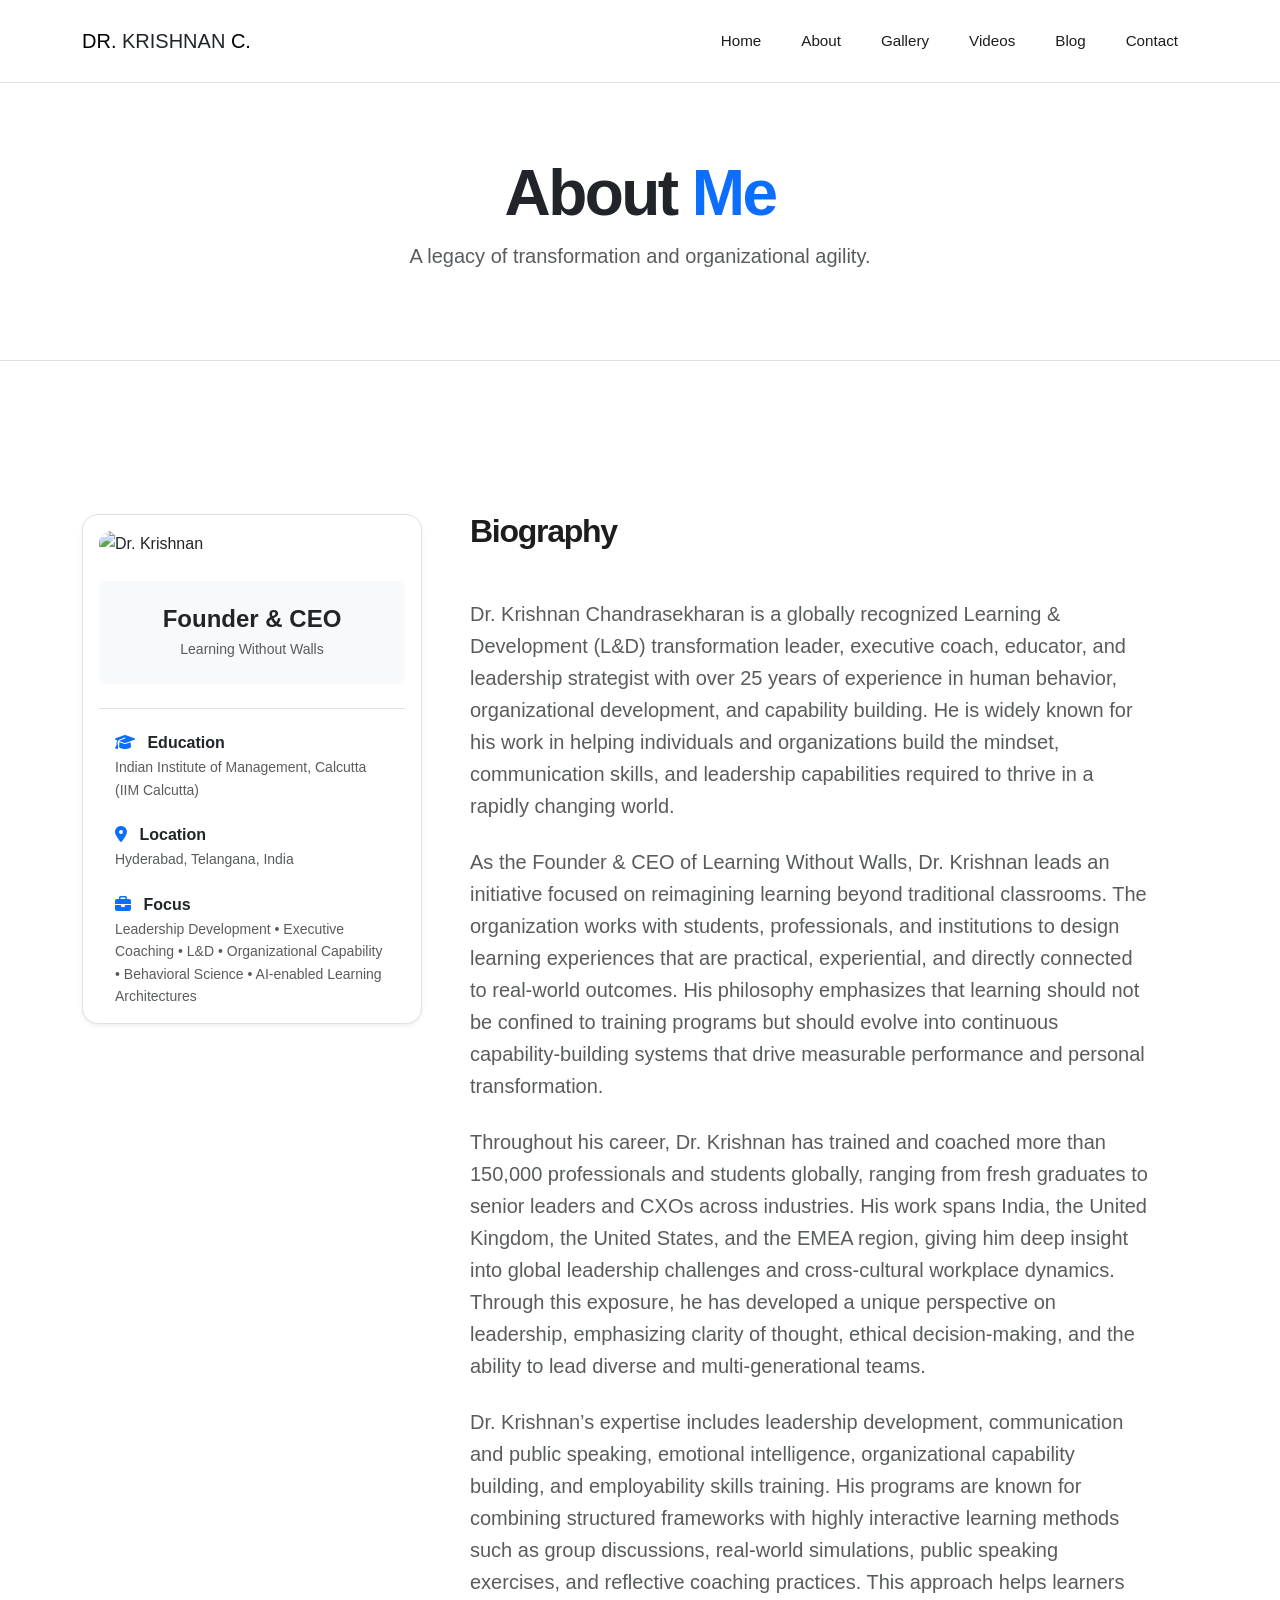
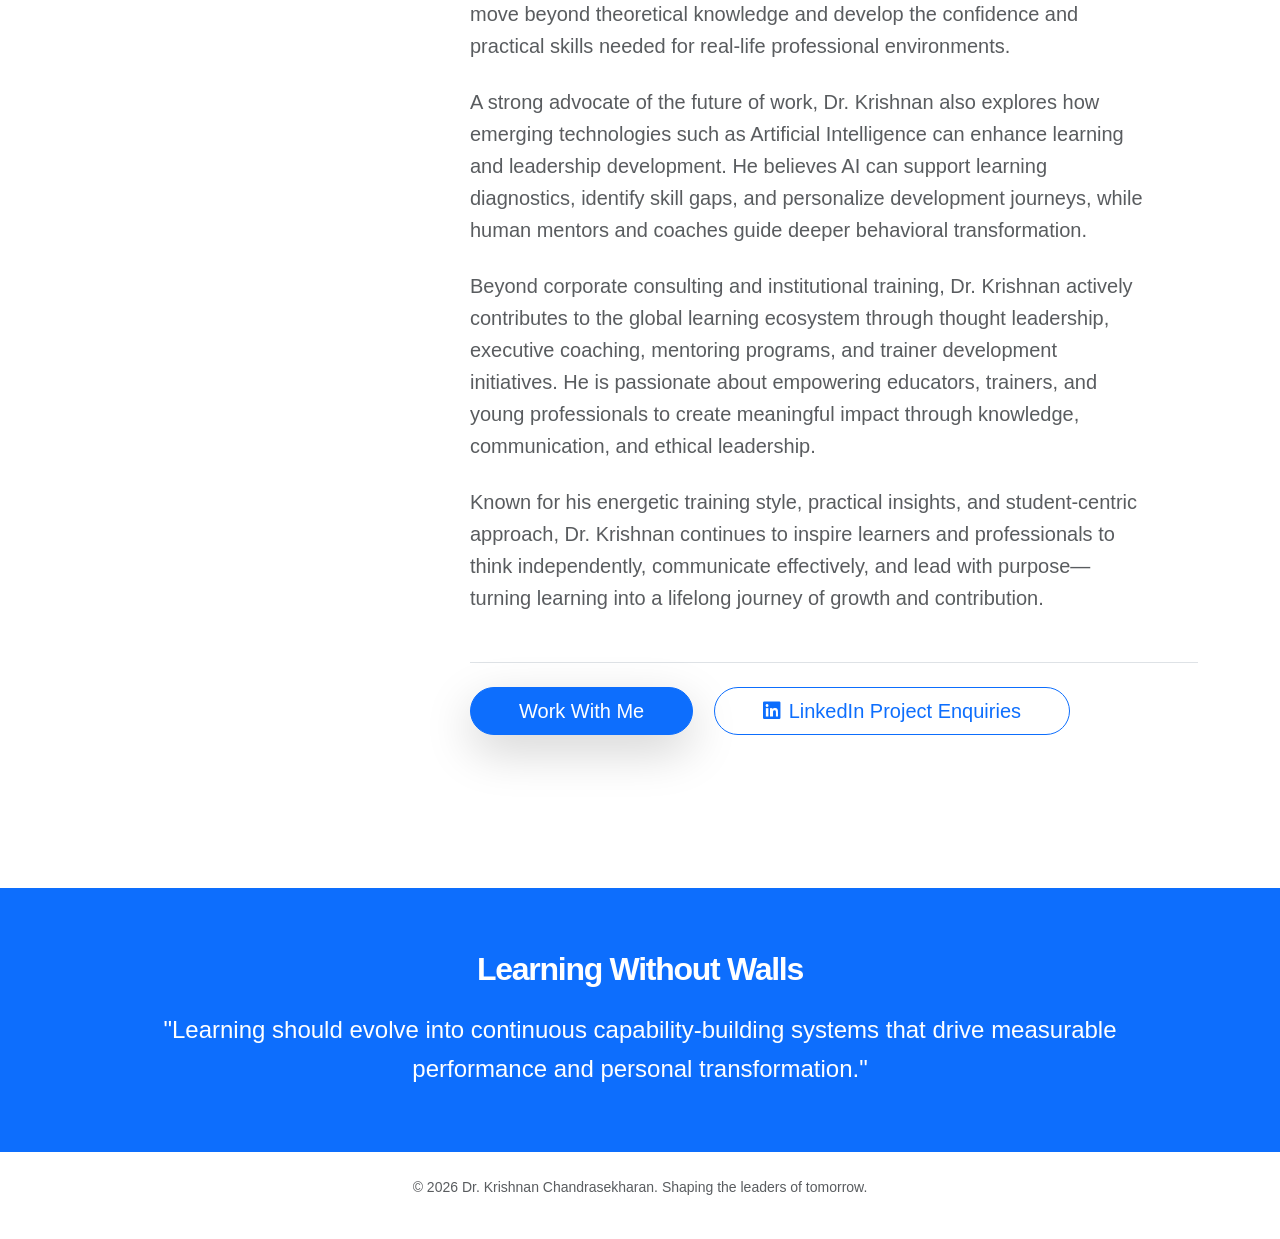
==== pages/about.html @ d67cbd87 "new" ====
<!DOCTYPE html>
<html lang="en">
<head>
    <meta charset="UTF-8">
    <meta name="viewport" content="width=device-width, initial-scale=1.0">
    <meta name="description" content="Detailed Biography of Dr. Krishnan Chandrasekharan | Globally recognized L&D transformation leader and Executive Coach.">
    <title>Biography | Dr. Krishnan Chandrasekharan</title>

    <!-- Bootstrap 5 CSS -->
    <link href="https://cdn.jsdelivr.net/npm/bootstrap@5.3.2/dist/css/bootstrap.min.css" rel="stylesheet">
    <!-- Google Fonts: Poppins / Open Sans -->
    <link href="https://fonts.googleapis.com/css2?family=Poppins:wght@300;400;500;600;700;800&family=Open+Sans:wght@400;600&display=swap" rel="stylesheet">
    <!-- Font Awesome Icons -->
    <link rel="stylesheet" href="https://cdnjs.cloudflare.com/ajax/libs/font-awesome/6.4.2/css/all.min.css">
    <!-- AOS Animations -->
    <link href="https://unpkg.com/aos@2.3.1/dist/aos.css" rel="stylesheet">
    <!-- Custom CSS -->
    <link rel="stylesheet" href="../css/style.css">
</head>
<body class="loading">

    <!-- Loading Spinner -->
    <div id="loader-wrapper">
        <div id="loader"></div>
    </div>

    <!-- Navigation Bar -->
    <nav class="navbar navbar-expand-lg border-bottom sticky-top" id="mainNav">
        <div class="container">
            <a class="navbar-brand" href="../index.html">
                DR. <span class="text-dark">KRISHNAN</span> C.
            </a>
            <button class="navbar-toggler border-0" type="button" data-bs-toggle="collapse" data-bs-target="#navbarNav">
                <span class="navbar-toggler-icon"></span>
            </button>
            <div class="collapse navbar-collapse" id="navbarNav">
                <ul class="navbar-nav ms-auto align-items-center">
                    <li class="nav-item"><a class="nav-link" href="../index.html">Home</a></li>
                    <li class="nav-item"><a class="nav-link active" href="about.html">About</a></li>
                    <li class="nav-item"><a class="nav-link" href="gallery.html">Gallery</a></li>
                    <li class="nav-item"><a class="nav-link" href="videos.html">Videos</a></li>
                    <li class="nav-item"><a class="nav-link" href="blog.html">Blog</a></li>
                    <li class="nav-item"><a class="nav-link" href="contact.html">Contact</a></li>
                </ul>
            </div>
        </div>
    </nav>

    <!-- Biography Hero -->
    <section class="py-5 bg-light-blue pt-5 pb-5 border-bottom">
        <div class="container py-4 text-center">
            <h1 class="display-3 fw-bold text-dark" data-aos="fade-down">About <span class="text-primary">Me</span></h1>
            <p class="lead text-muted" data-aos="fade-up">A legacy of transformation and organizational agility.</p>
        </div>
    </section>

    <!-- Biography Main Content Section -->
    <section class="section-padding bg-white">
        <div class="container">
            <div class="row g-5">
                <!-- Profile & Stats Side -->
                <div class="col-lg-4" data-aos="fade-right">
                    <div class="card p-3 border rounded-4 shadow-sm bg-white mb-5">
                        <img src="https://images.unsplash.com/photo-1556761175-4b46a572b786?auto=format&fit=crop&q=80&w=1000" alt="Dr. Krishnan" class="img-fluid rounded-4 mb-4">
                        <div class="p-4 bg-light rounded-3 text-center mb-4">
                            <h5 class="fw-bold fs-4 mb-1">Founder & CEO</h5>
                            <p class="text-muted small mb-0 font-heading">Learning Without Walls</p>
                        </div>
                        <div class="d-flex flex-column gap-4 px-3 border-top pt-4">
                            <div>
                                <h6 class="fw-bold mb-1"><i class="fas fa-graduation-cap me-2 text-primary"></i> Education</h6>
                                <p class="text-muted small mb-0">Indian Institute of Management, Calcutta (IIM Calcutta)</p>
                            </div>
                            <div>
                                <h6 class="fw-bold mb-1"><i class="fas fa-map-marker-alt me-2 text-primary"></i> Location</h6>
                                <p class="text-muted small mb-0">Hyderabad, Telangana, India</p>
                            </div>
                            <div>
                                <h6 class="fw-bold mb-1"><i class="fas fa-briefcase me-2 text-primary"></i> Focus</h6>
                                <p class="text-muted small mb-0 ls-1">Leadership Development • Executive Coaching • L&D • Organizational Capability • Behavioral Science • AI-enabled Learning Architectures</p>
                            </div>
                        </div>
                    </div>
                </div>

                <!-- Detailed Text Side -->
                <div class="col-lg-8" data-aos="fade-left">
                    <h2 class="section-title fw-bold mb-5">Biography</h2>
                    
                    <div class="bios-text-content fs-5 text-muted pe-lg-5">
                        <p class="mb-4">Dr. Krishnan Chandrasekharan is a globally recognized Learning & Development (L&D) transformation leader, executive coach, educator, and leadership strategist with over 25 years of experience in human behavior, organizational development, and capability building. He is widely known for his work in helping individuals and organizations build the mindset, communication skills, and leadership capabilities required to thrive in a rapidly changing world.</p>

                        <p class="mb-4">As the Founder & CEO of Learning Without Walls, Dr. Krishnan leads an initiative focused on reimagining learning beyond traditional classrooms. The organization works with students, professionals, and institutions to design learning experiences that are practical, experiential, and directly connected to real-world outcomes. His philosophy emphasizes that learning should not be confined to training programs but should evolve into continuous capability-building systems that drive measurable performance and personal transformation.</p>

                        <p class="mb-4">Throughout his career, Dr. Krishnan has trained and coached more than 150,000 professionals and students globally, ranging from fresh graduates to senior leaders and CXOs across industries. His work spans India, the United Kingdom, the United States, and the EMEA region, giving him deep insight into global leadership challenges and cross-cultural workplace dynamics. Through this exposure, he has developed a unique perspective on leadership, emphasizing clarity of thought, ethical decision-making, and the ability to lead diverse and multi-generational teams.</p>

                        <p class="mb-4">Dr. Krishnan’s expertise includes leadership development, communication and public speaking, emotional intelligence, organizational capability building, and employability skills training. His programs are known for combining structured frameworks with highly interactive learning methods such as group discussions, real-world simulations, public speaking exercises, and reflective coaching practices. This approach helps learners move beyond theoretical knowledge and develop the confidence and practical skills needed for real-life professional environments.</p>

                        <p class="mb-4">A strong advocate of the future of work, Dr. Krishnan also explores how emerging technologies such as Artificial Intelligence can enhance learning and leadership development. He believes AI can support learning diagnostics, identify skill gaps, and personalize development journeys, while human mentors and coaches guide deeper behavioral transformation.</p>

                        <p class="mb-4">Beyond corporate consulting and institutional training, Dr. Krishnan actively contributes to the global learning ecosystem through thought leadership, executive coaching, mentoring programs, and trainer development initiatives. He is passionate about empowering educators, trainers, and young professionals to create meaningful impact through knowledge, communication, and ethical leadership.</p>

                        <p>Known for his energetic training style, practical insights, and student-centric approach, Dr. Krishnan continues to inspire learners and professionals to think independently, communicate effectively, and lead with purpose—turning learning into a lifelong journey of growth and contribution.</p>
                    </div>

                    <div class="mt-5 pt-4 border-top">
                        <a href="contact.html" class="btn btn-primary btn-lg rounded-pill shadow-lg px-5">Work With Me</a>
                        <a href="https://www.linkedin.com/in/drkc" target="_blank" class="ms-3 btn btn-outline-primary btn-lg rounded-pill px-5"><i class="fab fa-linkedin me-2"></i>LinkedIn Project Enquiries</a>
                    </div>
                </div>
            </div>
        </div>
    </section>

    <!-- Philosophy Banner -->
    <section class="py-5 bg-primary text-white text-center">
        <div class="container py-3">
            <h2 class="fw-bold mb-4">Learning Without Walls</h2>
            <p class="lead mb-0 fs-4 pe-lg-5 ps-lg-5">"Learning should evolve into continuous capability-building systems that drive measurable performance and personal transformation."</p>
        </div>
    </section>

    <!-- Footer -->
    <footer class="footer">
        <div class="container text-center text-muted small py-4">
            <p>&copy; 2026 Dr. Krishnan Chandrasekharan. Shaping the leaders of tomorrow.</p>
        </div>
    </footer>

    <!-- Scripts -->
    <script src="https://cdn.jsdelivr.net/npm/bootstrap@5.3.2/dist/js/bootstrap.bundle.min.js"></script>
    <script src="https://unpkg.com/aos@2.3.1/dist/aos.js"></script>
    <script src="../js/script.js"></script>
</body>
</html>
---- css/style.css ----
:root {
    --bg-white: #ffffff;
    --bg-grey: #f5f5f7;
    --bg-dark-surface: #0a0a0b;
    --text-dark: #1d1d1f;
    --text-muted: #6e6e73;
    --primary-blue: #0071e3;
    --accent-blue: #0071e3;
    --border-radius-lg: 24px;
    --border-radius-xl: 32px;
    --transition-smooth: all 0.8s cubic-bezier(0.16, 1, 0.3, 1);
    --font-main: 'Inter', -apple-system, BlinkMacSystemFont, 'Segoe UI', Roboto, Helvetica, Arial, sans-serif;
    --font-heading: 'Outfit', sans-serif;
}

/* Base Styles */
html {
    scroll-behavior: smooth;
    scroll-padding-top: 80px;
}

body {
    font-family: var(--font-main);
    color: var(--text-dark);
    line-height: 1.6;
    background-color: var(--bg-white);
    -webkit-font-smoothing: antialiased;
    overflow-x: hidden;
}

h1, h2, h3, h4, .apple-heading {
    font-family: var(--font-heading);
    font-weight: 700;
    letter-spacing: -0.04em;
    line-height: 1.1;
}

/* Utils */
.section-padding { padding: clamp(100px, 12vw, 200px) 0; }
.apple-container { max-width: 1200px; margin: 0 auto; padding: 0 40px; }
.fw-600 { font-weight: 600; }
.text-gradient {
    background: linear-gradient(180deg, #1d1d1f 0%, #6e6e73 100%);
    -webkit-background-clip: text;
    background-clip: text;
    -webkit-text-fill-color: transparent;
}

/* Navigation */
.navbar-apple {
    background: rgba(255, 255, 255, 0.85);
    backdrop-filter: blur(20px);
    -webkit-backdrop-filter: blur(20px);
    border-bottom: 1px solid rgba(0,0,0,0.05);
    transition: var(--transition-smooth);
    padding: 20px 0;
}

.navbar-apple.scrolled { padding: 12px 0; }

.nav-link { font-weight: 500; color: var(--text-dark) !important; font-size: 0.95rem; margin: 0 12px; }

/* Buttons */
.btn-apple {
    background: var(--primary-blue);
    color: white;
    padding: 14px 36px;
    border-radius: 50px;
    font-weight: 600;
    border: none;
    transition: var(--transition-smooth);
    text-decoration: none;
    display: inline-block;
}

.btn-apple:hover { background: #0077ed; transform: scale(1.02); color: white; box-shadow: 0 10px 30px rgba(0, 113, 227, 0.2); }

.btn-apple-outline {
    border: 1.5px solid var(--primary-blue);
    color: var(--primary-blue);
    padding: 14px 36px;
    border-radius: 50px;
    font-weight: 600;
    transition: var(--transition-smooth);
    text-decoration: none;
    display: inline-block;
}

.btn-apple-outline:hover { background: var(--primary-blue); color: white; }

/* Hero Section */
.hero {
    min-height: 100vh;
    display: flex;
    align-items: center;
    justify-content: center;
    text-align: center;
    background: radial-gradient(circle at center, #1a1a1c 0%, #000000 100%);
    color: white;
    position: relative;
    padding-top: 120px; /* Offset for fixed navbar */
}

.hero-tagline {
    text-transform: uppercase;
    letter-spacing: 0.3em;
    font-size: 0.85rem;
    font-weight: 800;
    margin-bottom: 2rem;
    opacity: 0.6;
    display: block;
}

.hero-title { font-size: clamp(3.5rem, 12vw, 7.5rem); margin-bottom: 32px; }
.hero-subtext { font-size: clamp(1.2rem, 3vw, 1.8rem); opacity: 0.7; max-width: 800px; margin: 0 auto 48px; }

/* Scroll Indicator */
.scroll-indicator {
    position: absolute;
    bottom: 40px;
    left: 50%;
    transform: translateX(-50%);
    display: flex;
    flex-direction: column;
    align-items: center;
    gap: 12px;
    opacity: 0.5;
}

.mouse { width: 26px; height: 42px; border: 2px solid white; border-radius: 20px; position: relative; }
.mouse::before { content: ''; width: 4px; height: 8px; background: white; position: absolute; left: 50%; transform: translateX(-50%); top: 8px; border-radius: 2px; animation: scrollDown 2s infinite; }

@keyframes scrollDown {
    0% { transform: translate(-50%, 0); opacity: 0; }
    30% { opacity: 1; }
    100% { transform: translate(-50%, 20px); opacity: 0; }
}

/* Problem Section */
.problem-line { font-size: clamp(2.5rem, 6vw, 5rem); font-weight: 700; opacity: 0.1; transition: var(--transition-smooth); margin-bottom: 10px; }
.problem-line.active { opacity: 1; }

/* Transformation Section */
.metric-large { font-size: clamp(4rem, 15vw, 10rem); font-weight: 800; line-height: 1; display: block; margin-bottom: 20px; }

/* Credibility Strip */
.credibility-strip { padding: 60px 0; background: var(--bg-white); border-top: 1px solid rgba(0,0,0,0.05); }
.credibility-item { font-size: 1.4rem; font-weight: 700; }

/* Cards */
.apple-card {
    background: var(--bg-white);
    border-radius: var(--border-radius-lg);
    padding: 60px 48px;
    border: 1px solid rgba(0,0,0,0.04);
    transition: var(--transition-smooth);
    height: 100%;
}

.apple-card:hover { transform: translateY(-12px); box-shadow: 0 40px 80px rgba(0,0,0,0.08); }

.transformation-arrow { font-size: 2rem; color: var(--primary-blue); margin: 20px 0; display: block; }

/* Dark Sections */
.bg-dark { background-color: var(--bg-dark-surface); color: white; }
.bg-dark h2 { color: white; }
.bg-dark .text-muted { color: #86868b !important; }
.bg-dark .apple-card { background: #1c1c1e; border: none; color: white; }

/* Future Section */
.future-text { font-size: clamp(2rem, 5vw, 4rem); line-height: 1.2; }

/* WhatsApp */
.whatsapp-float {
    position: fixed;
    bottom: 30px;
    right: 30px;
    background: #25d366;
    color: white;
    width: 65px;
    height: 65px;
    border-radius: 18px;
    display: flex;
    align-items: center;
    justify-content: center;
    font-size: 32px;
    box-shadow: 0 15px 35px rgba(37, 211, 102, 0.3);
    z-index: 1000;
    transition: var(--transition-smooth);
    text-decoration: none;
}

.whatsapp-float:hover { transform: scale(1.1) rotate(10deg); color: white; }

/* Responsive */
@media (max-width: 991px) {
    .section-padding { padding: 100px 0; }
    .hero-title { font-size: 4rem; }
}

@media (max-width: 768px) {
    .apple-container { padding: 0 24px; }
    .hero-title { font-size: 3.2rem; }
    .metric-large { font-size: 5rem; }
    .problem-line { font-size: 2rem; }
}
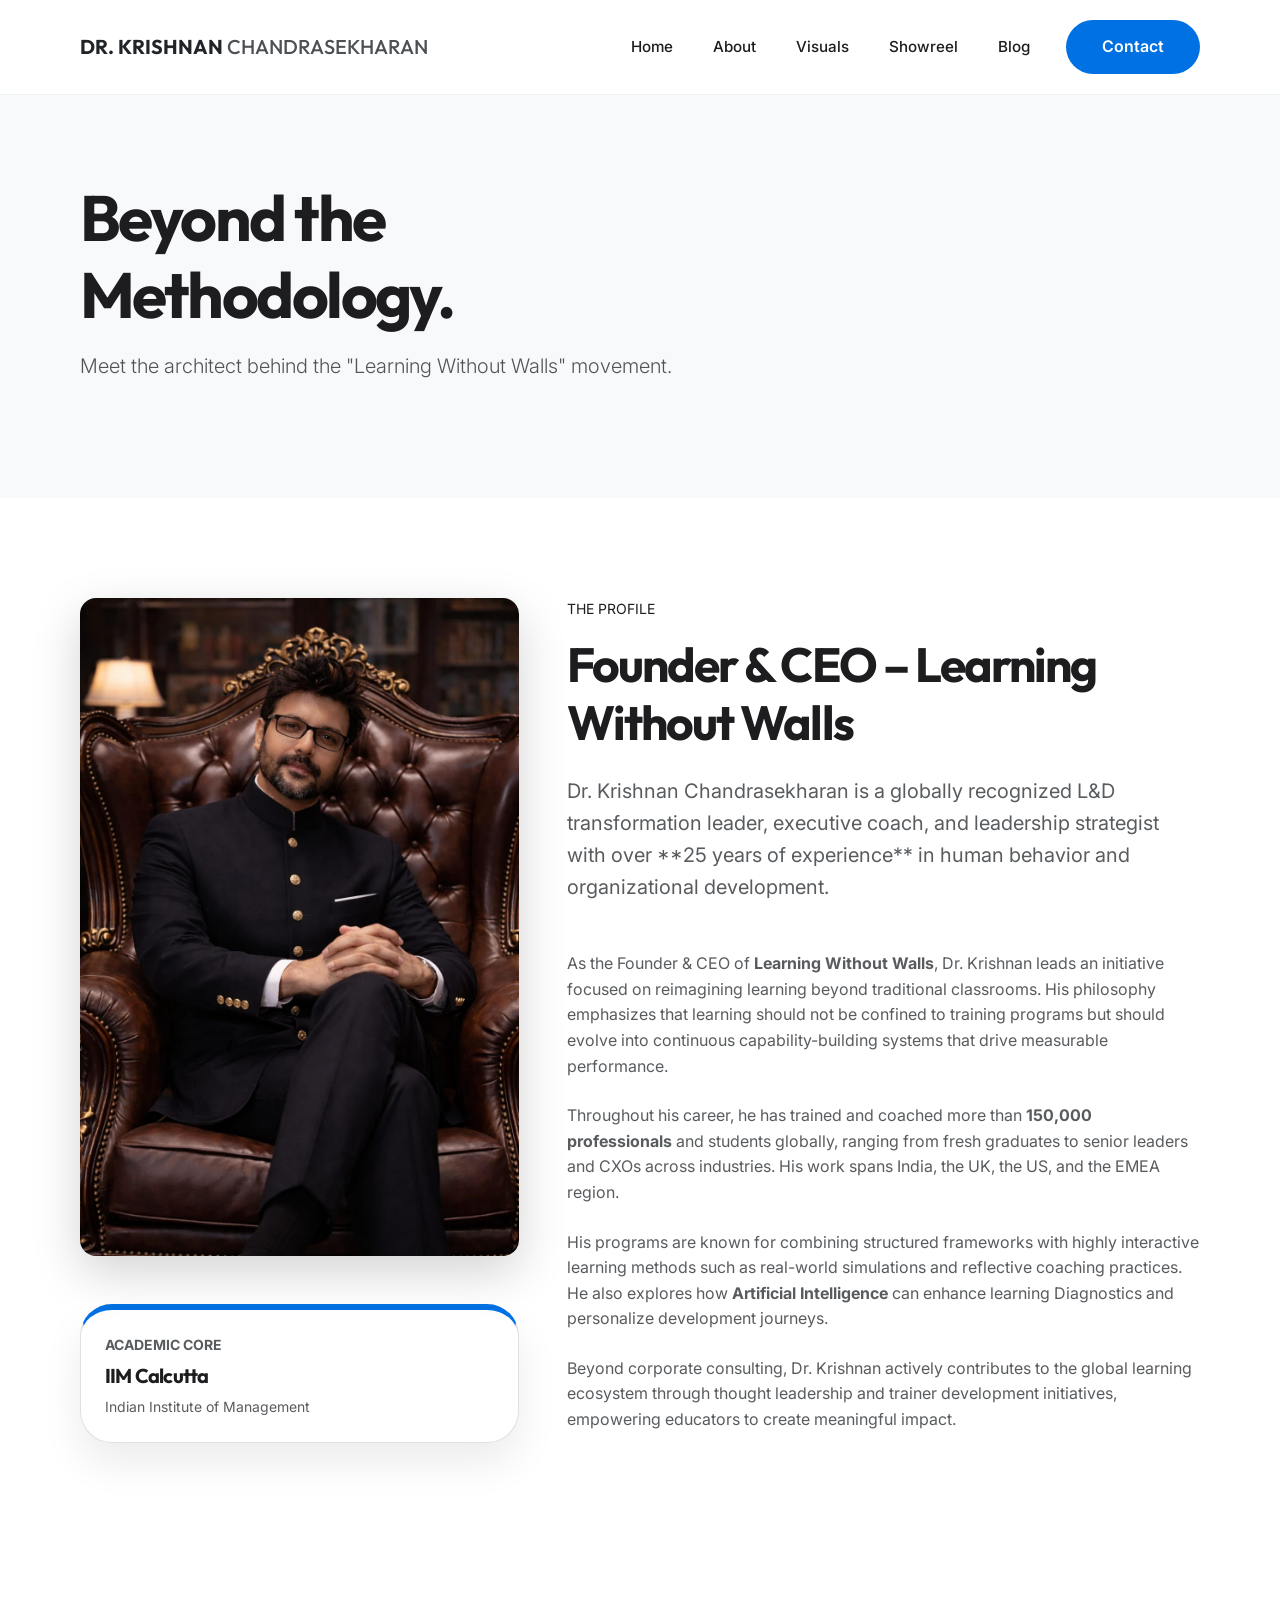
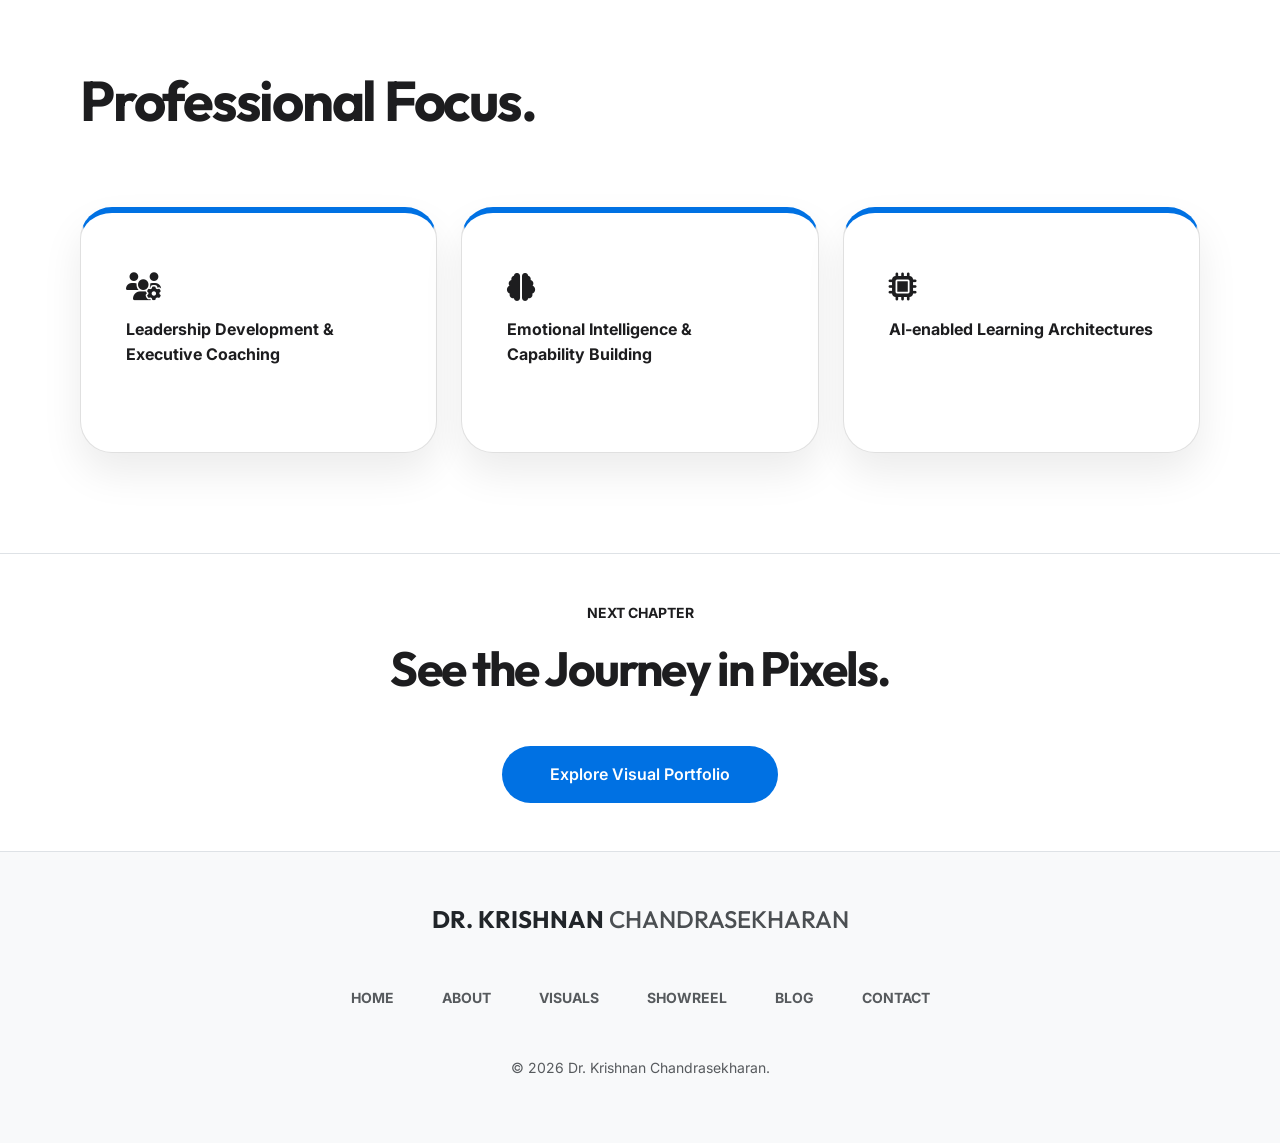
==== commit 8a4bb3c4: "final" ====
--- a/pages/about.html
+++ b/pages/about.html
@@ -3,131 +3,145 @@
 <head>
     <meta charset="UTF-8">
     <meta name="viewport" content="width=device-width, initial-scale=1.0">
-    <meta name="description" content="Detailed Biography of Dr. Krishnan Chandrasekharan | Globally recognized L&D transformation leader and Executive Coach.">
-    <title>Biography | Dr. Krishnan Chandrasekharan</title>
+    <title>About Dr. Krishnan Chandrasekharan | Strategy & Mentorship</title>
+    <meta name="description" content="Official Portfolio of Dr. Krishnan Chandrasekharan | Global Leadership Strategist & Executive Mentor impacting 150,000+ professionals.">
+    <meta name="keywords" content="Leadership Development, Executive Coaching, Communication Mastery, Dr. Krishnan Chandrasekharan, Learning Without Walls, Leadership Strategy India, Behavioral Ownership, Global Leadership Strategist, Executive Transformation, Mindset Shift, Talent Development, High-Impact Interventions, India, UK, US, EMEA, Soft skills, public speaking, soft skills training, Communication training, Communication skills">
+    
+    <!-- Open Graph -->
+    <meta property="og:type" content="website">
+    <meta property="og:url" content="http://drkc.org/">
+    <meta property="og:title" content="Dr. Krishnan Chandrasekharan | Global Leadership Strategist">
+    <meta property="og:image" content="http://drkc.org/images/meta-share.png">
 
-    <!-- Bootstrap 5 CSS -->
+    <!-- UI Core -->
     <link href="https://cdn.jsdelivr.net/npm/bootstrap@5.3.2/dist/css/bootstrap.min.css" rel="stylesheet">
-    <!-- Google Fonts: Poppins / Open Sans -->
-    <link href="https://fonts.googleapis.com/css2?family=Poppins:wght@300;400;500;600;700;800&family=Open+Sans:wght@400;600&display=swap" rel="stylesheet">
-    <!-- Font Awesome Icons -->
+    <link rel="preconnect" href="https://fonts.googleapis.com">
+    <link rel="preconnect" href="https://fonts.gstatic.com" crossorigin>
+    <link href="https://fonts.googleapis.com/css2?family=Inter:wght@400;500;600&family=Outfit:wght@500;700;800&display=swap" rel="stylesheet">
     <link rel="stylesheet" href="https://cdnjs.cloudflare.com/ajax/libs/font-awesome/6.4.2/css/all.min.css">
-    <!-- AOS Animations -->
     <link href="https://unpkg.com/aos@2.3.1/dist/aos.css" rel="stylesheet">
-    <!-- Custom CSS -->
+    
+    <!-- Custom Style -->
     <link rel="stylesheet" href="../css/style.css">
 </head>
-<body class="loading">
+<body>
 
-    <!-- Loading Spinner -->
-    <div id="loader-wrapper">
-        <div id="loader"></div>
-    </div>
-
-    <!-- Navigation Bar -->
-    <nav class="navbar navbar-expand-lg border-bottom sticky-top" id="mainNav">
-        <div class="container">
-            <a class="navbar-brand" href="../index.html">
-                DR. <span class="text-dark">KRISHNAN</span> C.
+    <!-- Navigation -->
+    <nav class="navbar navbar-expand-lg navbar-apple fixed-top" id="mainNav">
+        <div class="container apple-container">
+            <a class="navbar-brand fw-bold text-dark" href="../index.html" style="font-family: 'Outfit';">
+                DR. KRISHNAN <span style="font-weight: 500; opacity: 0.8;">CHANDRASEKHARAN</span>
             </a>
             <button class="navbar-toggler border-0" type="button" data-bs-toggle="collapse" data-bs-target="#navbarNav">
                 <span class="navbar-toggler-icon"></span>
             </button>
             <div class="collapse navbar-collapse" id="navbarNav">
-                <ul class="navbar-nav ms-auto align-items-center">
+                <ul class="navbar-nav ms-auto align-items-lg-center">
                     <li class="nav-item"><a class="nav-link" href="../index.html">Home</a></li>
                     <li class="nav-item"><a class="nav-link active" href="about.html">About</a></li>
-                    <li class="nav-item"><a class="nav-link" href="gallery.html">Gallery</a></li>
-                    <li class="nav-item"><a class="nav-link" href="videos.html">Videos</a></li>
+                    <li class="nav-item"><a class="nav-link" href="gallery.html">Visuals</a></li>
+                    <li class="nav-item"><a class="nav-link" href="videos.html">Showreel</a></li>
                     <li class="nav-item"><a class="nav-link" href="blog.html">Blog</a></li>
-                    <li class="nav-item"><a class="nav-link" href="contact.html">Contact</a></li>
+                    <li class="nav-item ms-lg-3 mt-3 mt-lg-0">
+                        <a href="contact.html" class="btn-apple">Contact</a>
+                    </li>
                 </ul>
             </div>
         </div>
     </nav>
 
-    <!-- Biography Hero -->
-    <section class="py-5 bg-light-blue pt-5 pb-5 border-bottom">
-        <div class="container py-4 text-center">
-            <h1 class="display-3 fw-bold text-dark" data-aos="fade-down">About <span class="text-primary">Me</span></h1>
-            <p class="lead text-muted" data-aos="fade-up">A legacy of transformation and organizational agility.</p>
+    <!-- Page Hero -->
+    <header class="section-padding bg-light" style="margin-top: 80px;">
+        <div class="container apple-container">
+            <h1 class="display-3 fw-bold" data-aos="fade-up">Beyond the <br>Methodology.</h1>
+            <p class="lead opacity-75 mt-3" data-aos="fade-up" data-aos-delay="100">Meet the architect behind the "Learning Without Walls" movement.</p>
         </div>
-    </section>
+    </header>
 
-    <!-- Biography Main Content Section -->
-    <section class="section-padding bg-white">
-        <div class="container">
+    <!-- About Section Content -->
+    <section class="section-padding">
+        <div class="container apple-container">
             <div class="row g-5">
-                <!-- Profile & Stats Side -->
-                <div class="col-lg-4" data-aos="fade-right">
-                    <div class="card p-3 border rounded-4 shadow-sm bg-white mb-5">
-                        <img src="https://images.unsplash.com/photo-1556761175-4b46a572b786?auto=format&fit=crop&q=80&w=1000" alt="Dr. Krishnan" class="img-fluid rounded-4 mb-4">
-                        <div class="p-4 bg-light rounded-3 text-center mb-4">
-                            <h5 class="fw-bold fs-4 mb-1">Founder & CEO</h5>
-                            <p class="text-muted small mb-0 font-heading">Learning Without Walls</p>
-                        </div>
-                        <div class="d-flex flex-column gap-4 px-3 border-top pt-4">
-                            <div>
-                                <h6 class="fw-bold mb-1"><i class="fas fa-graduation-cap me-2 text-primary"></i> Education</h6>
-                                <p class="text-muted small mb-0">Indian Institute of Management, Calcutta (IIM Calcutta)</p>
-                            </div>
-                            <div>
-                                <h6 class="fw-bold mb-1"><i class="fas fa-map-marker-alt me-2 text-primary"></i> Location</h6>
-                                <p class="text-muted small mb-0">Hyderabad, Telangana, India</p>
-                            </div>
-                            <div>
-                                <h6 class="fw-bold mb-1"><i class="fas fa-briefcase me-2 text-primary"></i> Focus</h6>
-                                <p class="text-muted small mb-0 ls-1">Leadership Development • Executive Coaching • L&D • Organizational Capability • Behavioral Science • AI-enabled Learning Architectures</p>
-                            </div>
-                        </div>
+                <div class="col-lg-5" data-aos="fade-right">
+                    <img src="../images/profile.jpg" onerror="this.src='https://images.unsplash.com/photo-1560250056-07ba644d8ad3?auto=format&fit=crop&q=80&w=1000'" class="img-fluid rounded-4 shadow-lg mb-4" alt="Dr. Krishnan">
+                    <div class="apple-card mt-4 p-4">
+                        <p class="mb-2 small text-muted text-uppercase fw-bold">Academic Core</p>
+                        <h4 class="fw-bold h5">IIM Calcutta</h4>
+                        <p class="small text-muted mb-0">Indian Institute of Management</p>
                     </div>
                 </div>
-
-                <!-- Detailed Text Side -->
-                <div class="col-lg-8" data-aos="fade-left">
-                    <h2 class="section-title fw-bold mb-5">Biography</h2>
+                <div class="col-lg-7" data-aos="fade-left">
+                    <p class="text-primary-blue fw-700 small text-uppercase mb-3">The Profile</p>
+                    <h2 class="display-5 fw-bold mb-4">Founder & CEO – Learning Without Walls</h2>
+                    <p class="fs-5 text-muted mb-5">Dr. Krishnan Chandrasekharan is a globally recognized L&D transformation leader, executive coach, and leadership strategist with over **25 years of experience** in human behavior and organizational development.</p>
                     
-                    <div class="bios-text-content fs-5 text-muted pe-lg-5">
-                        <p class="mb-4">Dr. Krishnan Chandrasekharan is a globally recognized Learning & Development (L&D) transformation leader, executive coach, educator, and leadership strategist with over 25 years of experience in human behavior, organizational development, and capability building. He is widely known for his work in helping individuals and organizations build the mindset, communication skills, and leadership capabilities required to thrive in a rapidly changing world.</p>
-
-                        <p class="mb-4">As the Founder & CEO of Learning Without Walls, Dr. Krishnan leads an initiative focused on reimagining learning beyond traditional classrooms. The organization works with students, professionals, and institutions to design learning experiences that are practical, experiential, and directly connected to real-world outcomes. His philosophy emphasizes that learning should not be confined to training programs but should evolve into continuous capability-building systems that drive measurable performance and personal transformation.</p>
-
-                        <p class="mb-4">Throughout his career, Dr. Krishnan has trained and coached more than 150,000 professionals and students globally, ranging from fresh graduates to senior leaders and CXOs across industries. His work spans India, the United Kingdom, the United States, and the EMEA region, giving him deep insight into global leadership challenges and cross-cultural workplace dynamics. Through this exposure, he has developed a unique perspective on leadership, emphasizing clarity of thought, ethical decision-making, and the ability to lead diverse and multi-generational teams.</p>
-
-                        <p class="mb-4">Dr. Krishnan’s expertise includes leadership development, communication and public speaking, emotional intelligence, organizational capability building, and employability skills training. His programs are known for combining structured frameworks with highly interactive learning methods such as group discussions, real-world simulations, public speaking exercises, and reflective coaching practices. This approach helps learners move beyond theoretical knowledge and develop the confidence and practical skills needed for real-life professional environments.</p>
-
-                        <p class="mb-4">A strong advocate of the future of work, Dr. Krishnan also explores how emerging technologies such as Artificial Intelligence can enhance learning and leadership development. He believes AI can support learning diagnostics, identify skill gaps, and personalize development journeys, while human mentors and coaches guide deeper behavioral transformation.</p>
-
-                        <p class="mb-4">Beyond corporate consulting and institutional training, Dr. Krishnan actively contributes to the global learning ecosystem through thought leadership, executive coaching, mentoring programs, and trainer development initiatives. He is passionate about empowering educators, trainers, and young professionals to create meaningful impact through knowledge, communication, and ethical leadership.</p>
-
-                        <p>Known for his energetic training style, practical insights, and student-centric approach, Dr. Krishnan continues to inspire learners and professionals to think independently, communicate effectively, and lead with purpose—turning learning into a lifelong journey of growth and contribution.</p>
-                    </div>
-
-                    <div class="mt-5 pt-4 border-top">
-                        <a href="contact.html" class="btn btn-primary btn-lg rounded-pill shadow-lg px-5">Work With Me</a>
-                        <a href="https://www.linkedin.com/in/drkc" target="_blank" class="ms-3 btn btn-outline-primary btn-lg rounded-pill px-5"><i class="fab fa-linkedin me-2"></i>LinkedIn Project Enquiries</a>
+                    <div class="bio-text fs-6 text-muted">
+                        <p class="mb-4">As the Founder & CEO of <strong>Learning Without Walls</strong>, Dr. Krishnan leads an initiative focused on reimagining learning beyond traditional classrooms. His philosophy emphasizes that learning should not be confined to training programs but should evolve into continuous capability-building systems that drive measurable performance.</p>
+                        <p class="mb-4">Throughout his career, he has trained and coached more than <strong>150,000 professionals</strong> and students globally, ranging from fresh graduates to senior leaders and CXOs across industries. His work spans India, the UK, the US, and the EMEA region.</p>
+                        <p class="mb-4">His programs are known for combining structured frameworks with highly interactive learning methods such as real-world simulations and reflective coaching practices. He also explores how <strong>Artificial Intelligence</strong> can enhance learning Diagnostics and personalize development journeys.</p>
+                        <p class="mb-4">Beyond corporate consulting, Dr. Krishnan actively contributes to the global learning ecosystem through thought leadership and trainer development initiatives, empowering educators to create meaningful impact.</p>
                     </div>
                 </div>
             </div>
         </div>
     </section>
 
-    <!-- Philosophy Banner -->
-    <section class="py-5 bg-primary text-white text-center">
-        <div class="container py-3">
-            <h2 class="fw-bold mb-4">Learning Without Walls</h2>
-            <p class="lead mb-0 fs-4 pe-lg-5 ps-lg-5">"Learning should evolve into continuous capability-building systems that drive measurable performance and personal transformation."</p>
+    <!-- Career Timeline / Experience -->
+    <section class="section-padding bg-grey">
+        <div class="container apple-container">
+            <h2 class="display-4 fw-bold mb-5" data-aos="fade-up">Professional Focus.</h2>
+            <div class="row g-4 pt-4" data-aos="fade-up">
+                <div class="col-md-4">
+                    <div class="apple-card h-100">
+                        <i class="fas fa-users-cog text-primary-blue mb-3 fs-3"></i>
+                        <p class="fw-bold mb-0">Leadership Development & Executive Coaching</p>
+                    </div>
+                </div>
+                <div class="col-md-4">
+                    <div class="apple-card h-100">
+                        <i class="fas fa-brain text-primary-blue mb-3 fs-3"></i>
+                        <p class="fw-bold mb-0">Emotional Intelligence & Capability Building</p>
+                    </div>
+                </div>
+                <div class="col-md-4">
+                    <div class="apple-card h-100">
+                        <i class="fas fa-microchip text-primary-blue mb-3 fs-3"></i>
+                        <p class="fw-bold mb-0">AI-enabled Learning Architectures</p>
+                    </div>
+                </div>
+            </div>
+        </div>
+    </section>
+
+    <!-- Sequential Navigation (Next Chapter) -->
+    <section class="py-5 border-top bg-white">
+        <div class="container apple-container text-center">
+            <p class="text-primary-blue small fw-bold text-uppercase tracking-widest mb-3">NEXT CHAPTER</p>
+            <h2 class="display-5 fw-bold mb-5">See the Journey in Pixels.</h2>
+            <a href="gallery.html" class="btn-apple px-5 py-3">Explore Visual Portfolio</a>
         </div>
     </section>
 
     <!-- Footer -->
-    <footer class="footer">
-        <div class="container text-center text-muted small py-4">
-            <p>&copy; 2026 Dr. Krishnan Chandrasekharan. Shaping the leaders of tomorrow.</p>
+    <footer class="py-5 border-top bg-light">
+        <div class="container apple-container text-center">
+            <div class="mb-5">
+                <a class="navbar-brand fw-bold text-dark fs-4" href="../index.html" style="font-family: 'Outfit';">
+                    DR. KRISHNAN <span style="font-weight: 500; opacity: 0.8;">CHANDRASEKHARAN</span>
+                </a>
+            </div>
+            <div class="d-flex justify-content-center flex-wrap gap-md-5 gap-3 mb-5 opacity-75">
+                <a href="../index.html" class="text-dark text-decoration-none small fw-bold">HOME</a>
+                <a href="about.html" class="text-dark text-decoration-none small fw-bold">ABOUT</a>
+                <a href="gallery.html" class="text-dark text-decoration-none small fw-bold">VISUALS</a>
+                <a href="videos.html" class="text-dark text-decoration-none small fw-bold">SHOWREEL</a>
+                <a href="blog.html" class="text-dark text-decoration-none small fw-bold">BLOG</a>
+                <a href="contact.html" class="text-dark text-decoration-none small fw-bold">CONTACT</a>
+            </div>
+            <p class="text-muted small">&copy; 2026 Dr. Krishnan Chandrasekharan.</p>
         </div>
     </footer>
 
-    <!-- Scripts -->
     <script src="https://cdn.jsdelivr.net/npm/bootstrap@5.3.2/dist/js/bootstrap.bundle.min.js"></script>
     <script src="https://unpkg.com/aos@2.3.1/dist/aos.js"></script>
     <script src="../js/script.js"></script>
--- a/css/style.css
+++ b/css/style.css
@@ -36,7 +36,7 @@
 }
 
 /* Utils */
-.section-padding { padding: clamp(100px, 12vw, 200px) 0; }
+.section-padding { padding: clamp(40px, 8vw, 100px) 0; }
 .apple-container { max-width: 1200px; margin: 0 auto; padding: 0 40px; }
 .fw-600 { font-weight: 600; }
 .text-gradient {
@@ -44,6 +44,7 @@
     -webkit-background-clip: text;
     background-clip: text;
     -webkit-text-fill-color: transparent;
+    display: inline-block;
 }
 
 /* Navigation */
@@ -53,10 +54,10 @@
     -webkit-backdrop-filter: blur(20px);
     border-bottom: 1px solid rgba(0,0,0,0.05);
     transition: var(--transition-smooth);
-    padding: 20px 0;
-}
-
-.navbar-apple.scrolled { padding: 12px 0; }
+    padding: 12px 0; /* Reduced from 20px */
+}
+
+.navbar-apple.scrolled { padding: 8px 0; }
 
 .nav-link { font-weight: 500; color: var(--text-dark) !important; font-size: 0.95rem; margin: 0 12px; }
 
@@ -149,17 +150,34 @@
 
 /* Cards */
 .apple-card {
-    background: var(--bg-white);
-    border-radius: var(--border-radius-lg);
-    padding: 60px 48px;
-    border: 1px solid rgba(0,0,0,0.04);
-    transition: var(--transition-smooth);
-    height: 100%;
-}
-
-.apple-card:hover { transform: translateY(-12px); box-shadow: 0 40px 80px rgba(0,0,0,0.08); }
-
-.transformation-arrow { font-size: 2rem; color: var(--primary-blue); margin: 20px 0; display: block; }
+    background: #ffffff;
+    border-radius: var(--border-radius-xl);
+    padding: 60px 45px;
+    border: 1px solid rgba(0, 0, 0, 0.12); /* High visibility border */
+    border-top: 6px solid var(--primary-blue); /* Bolder blue highlighter */
+    box-shadow: 0 20px 40px rgba(0, 0, 0, 0.08); /* Persistent shadow */
+    transition: var(--transition-smooth);
+    margin-bottom: 24px;
+}
+
+.apple-card:hover {
+    transform: translateY(-12px);
+    box-shadow: 0 45px 90px rgba(0, 113, 227, 0.15); /* Premium blue-tinted hover shadow */
+    border-color: rgba(0, 113, 227, 0.4);
+}
+
+.bg-blue .apple-card {
+    background: rgba(255, 255, 255, 0.1);
+    backdrop-filter: blur(10px);
+    border: 1px solid rgba(255, 255, 255, 0.2);
+    border-top: 4px solid #ffffff; /* White highlighter for blue sections */
+    box-shadow: 0 10px 30px rgba(0, 0, 0, 0.1);
+}
+
+.bg-blue .apple-card:hover {
+    background: rgba(255, 255, 255, 0.15);
+    box-shadow: 0 30px 60px rgba(0, 0, 0, 0.2);
+}
 
 /* Dark Sections */
 .bg-dark { background-color: var(--bg-dark-surface); color: white; }
